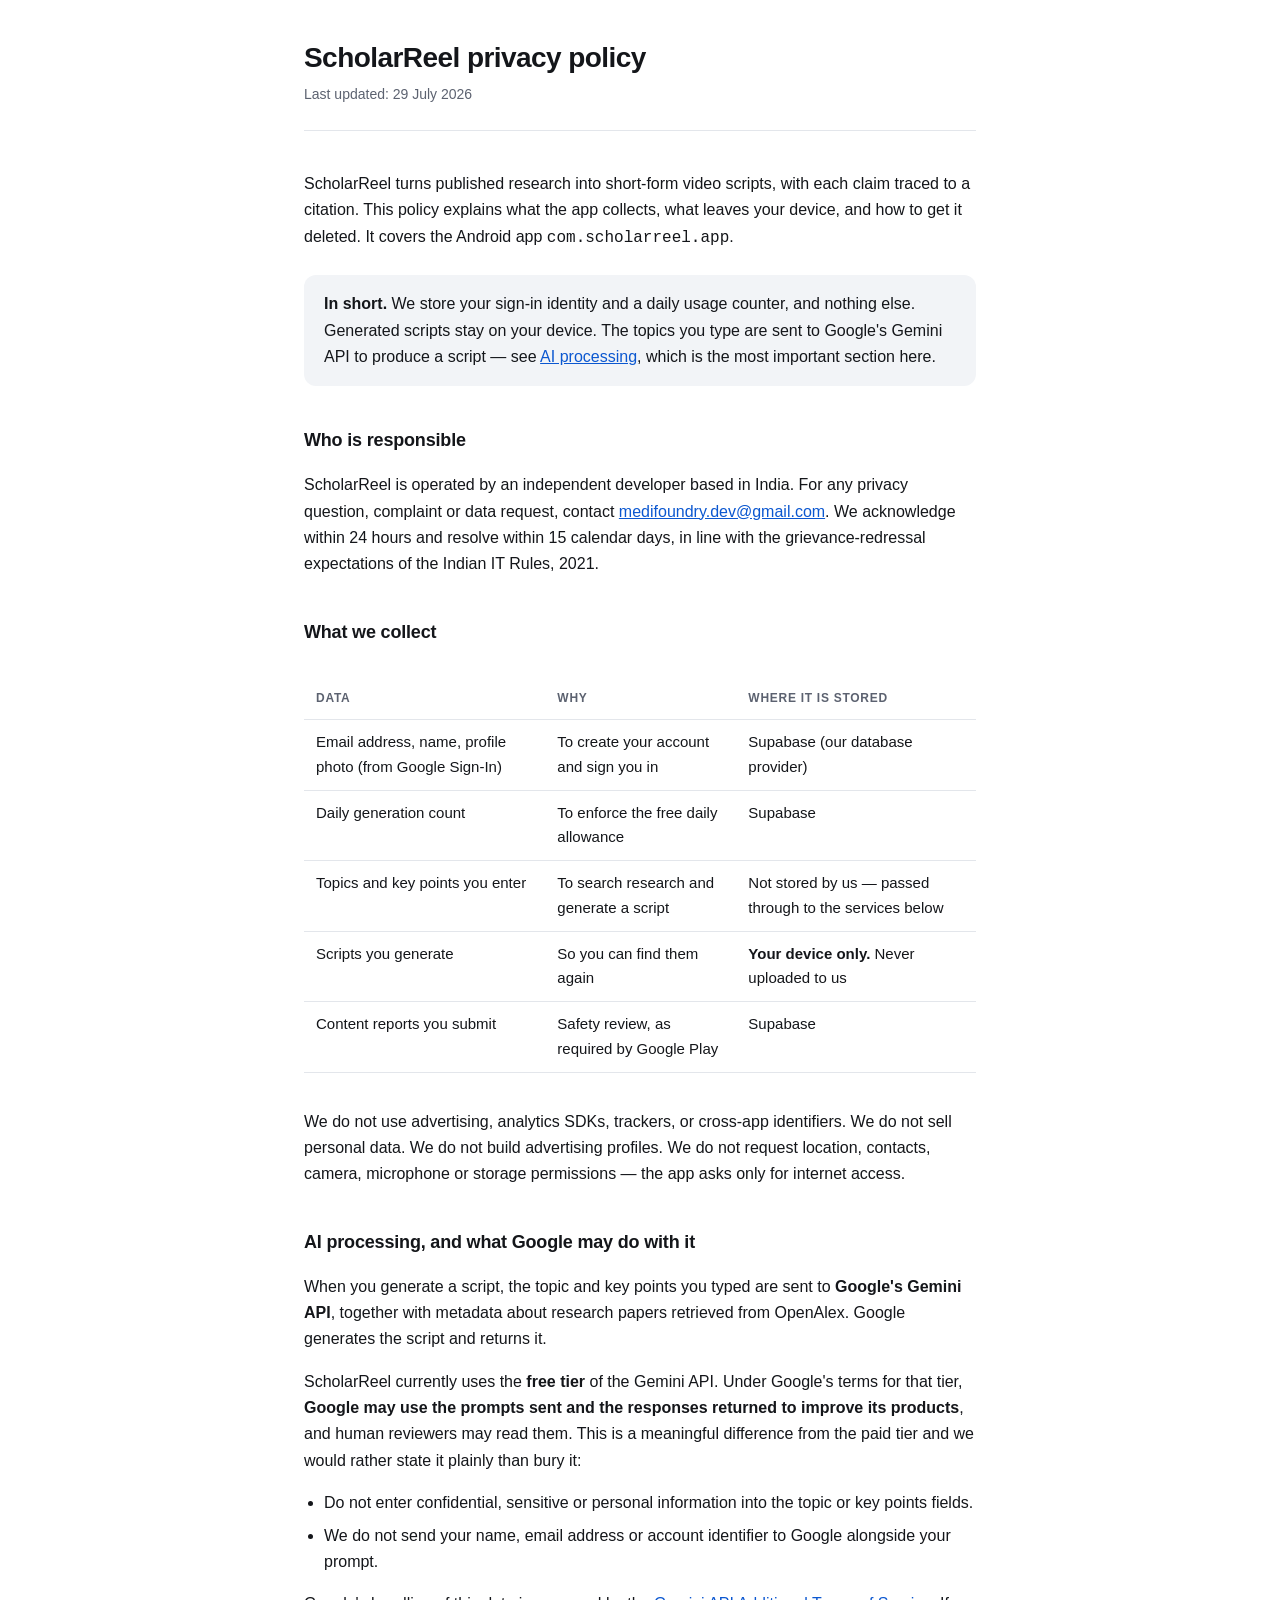
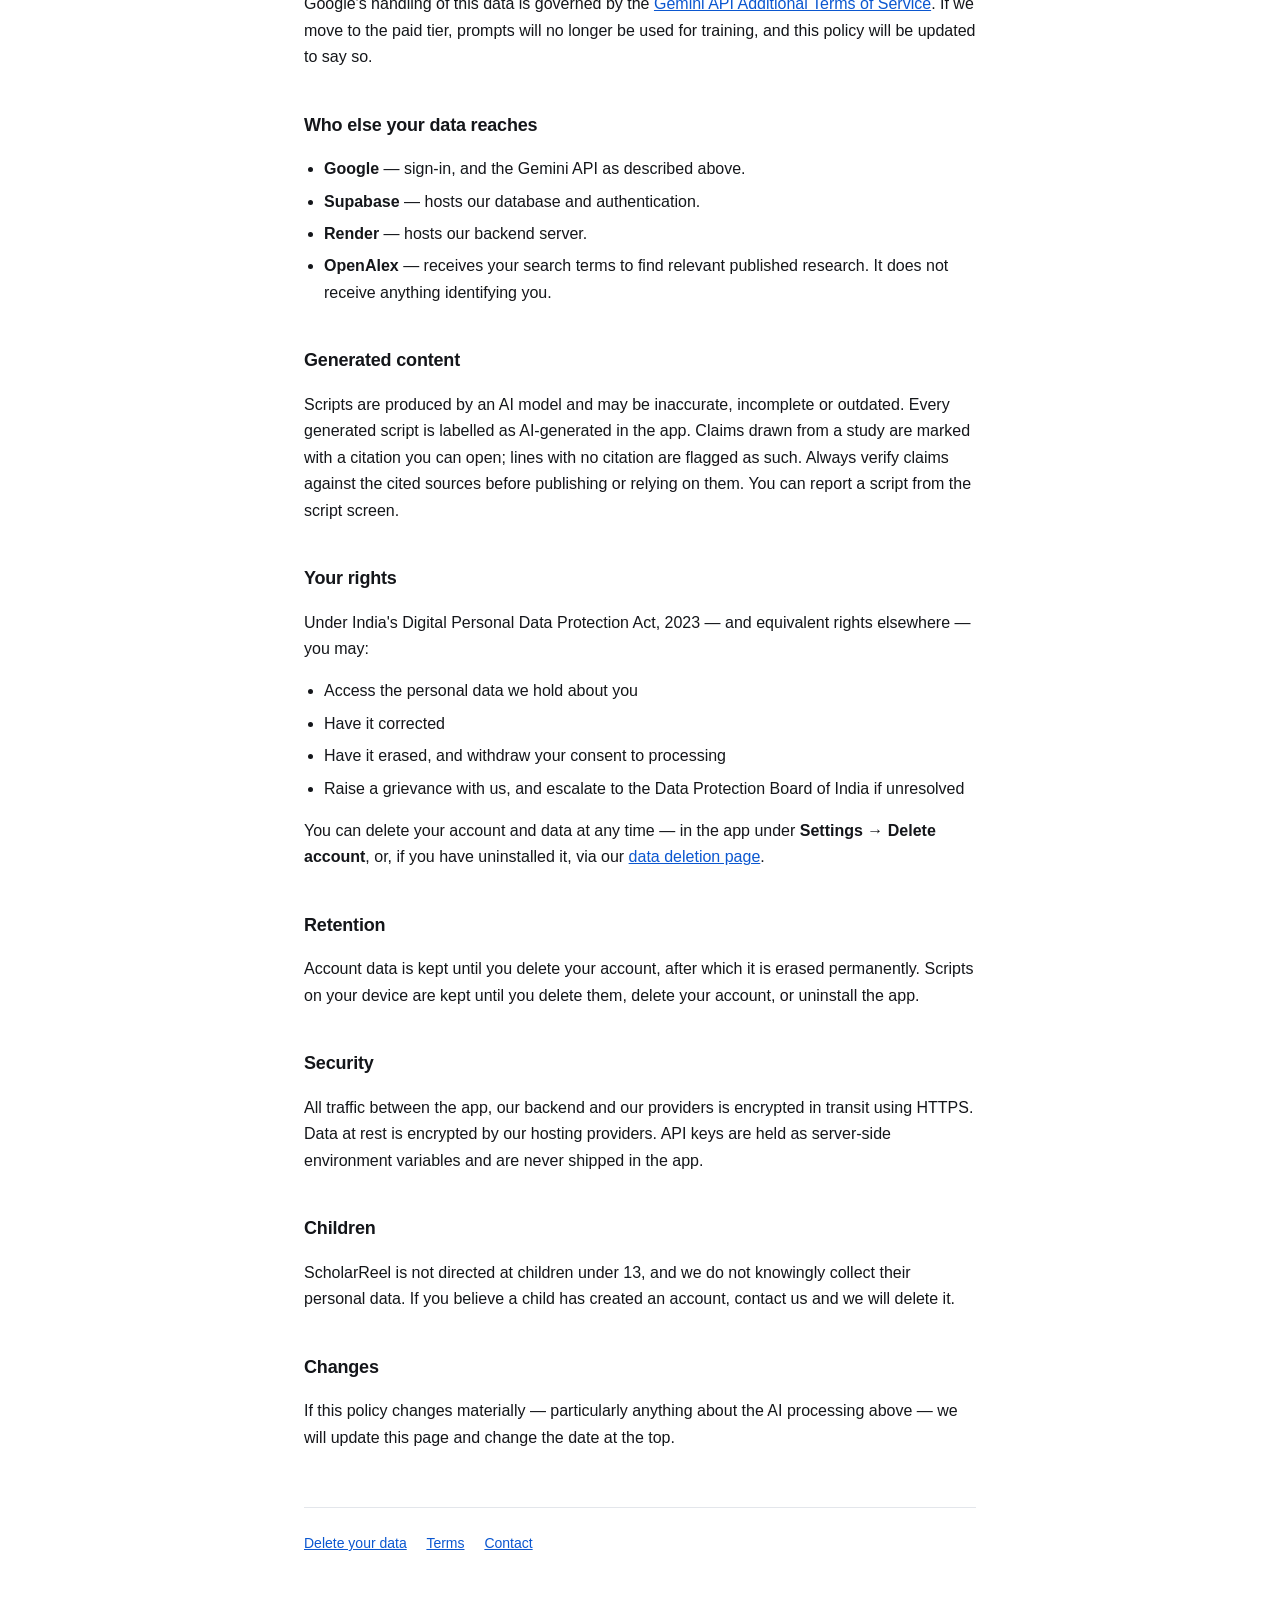
==== privacy.html @ 4120ee5f "ScholarReel public pages" ====
<!doctype html>
<html lang="en">
<head>
<meta charset="utf-8">
<meta name="viewport" content="width=device-width, initial-scale=1">
<title>ScholarReel privacy policy</title>
<link rel="stylesheet" href="style.css">
</head>
<body>
<main>

<header>
  <h1>ScholarReel privacy policy</h1>
  <p class="updated">Last updated: 29 July 2026</p>
</header>

<p>
  ScholarReel turns published research into short-form video scripts, with each
  claim traced to a citation. This policy explains what the app collects, what
  leaves your device, and how to get it deleted. It covers the Android app
  <code>com.scholarreel.app</code>.
</p>

<div class="note">
  <strong>In short.</strong> We store your sign-in identity and a daily usage
  counter, and nothing else. Generated scripts stay on your device. The topics
  you type are sent to Google's Gemini API to produce a script — see
  <a href="#ai">AI processing</a>, which is the most important section here.
</div>

<h2>Who is responsible</h2>
<p>
  ScholarReel is operated by an independent developer based in India. For any
  privacy question, complaint or data request, contact
  <a href="mailto:medifoundry.dev@gmail.com">medifoundry.dev@gmail.com</a>.
  We acknowledge within 24 hours and resolve within 15 calendar days, in line
  with the grievance-redressal expectations of the Indian IT Rules, 2021.
</p>

<h2>What we collect</h2>

<div class="scroll">
<table>
  <thead>
    <tr><th>Data</th><th>Why</th><th>Where it is stored</th></tr>
  </thead>
  <tbody>
    <tr>
      <td>Email address, name, profile photo (from Google Sign-In)</td>
      <td>To create your account and sign you in</td>
      <td>Supabase (our database provider)</td>
    </tr>
    <tr>
      <td>Daily generation count</td>
      <td>To enforce the free daily allowance</td>
      <td>Supabase</td>
    </tr>
    <tr>
      <td>Topics and key points you enter</td>
      <td>To search research and generate a script</td>
      <td>Not stored by us — passed through to the services below</td>
    </tr>
    <tr>
      <td>Scripts you generate</td>
      <td>So you can find them again</td>
      <td><strong>Your device only.</strong> Never uploaded to us</td>
    </tr>
    <tr>
      <td>Content reports you submit</td>
      <td>Safety review, as required by Google Play</td>
      <td>Supabase</td>
    </tr>
  </tbody>
</table>
</div>

<p>
  We do not use advertising, analytics SDKs, trackers, or cross-app identifiers.
  We do not sell personal data. We do not build advertising profiles. We do not
  request location, contacts, camera, microphone or storage permissions — the
  app asks only for internet access.
</p>

<h2 id="ai">AI processing, and what Google may do with it</h2>
<p>
  When you generate a script, the topic and key points you typed are sent to
  <strong>Google's Gemini API</strong>, together with metadata about research
  papers retrieved from OpenAlex. Google generates the script and returns it.
</p>
<p>
  ScholarReel currently uses the <strong>free tier</strong> of the Gemini API.
  Under Google's terms for that tier, <strong>Google may use the prompts sent
  and the responses returned to improve its products</strong>, and human
  reviewers may read them. This is a meaningful difference from the paid tier
  and we would rather state it plainly than bury it:
</p>
<ul>
  <li>Do not enter confidential, sensitive or personal information into the topic or key points fields.</li>
  <li>We do not send your name, email address or account identifier to Google alongside your prompt.</li>
</ul>
<p>
  Google's handling of this data is governed by the
  <a href="https://ai.google.dev/gemini-api/terms">Gemini API Additional Terms of Service</a>.
  If we move to the paid tier, prompts will no longer be used for training, and
  this policy will be updated to say so.
</p>

<h2>Who else your data reaches</h2>
<ul>
  <li><strong>Google</strong> — sign-in, and the Gemini API as described above.</li>
  <li><strong>Supabase</strong> — hosts our database and authentication.</li>
  <li><strong>Render</strong> — hosts our backend server.</li>
  <li><strong>OpenAlex</strong> — receives your search terms to find relevant published research. It does not receive anything identifying you.</li>
</ul>

<h2>Generated content</h2>
<p>
  Scripts are produced by an AI model and may be inaccurate, incomplete or
  outdated. Every generated script is labelled as AI-generated in the app.
  Claims drawn from a study are marked with a citation you can open; lines with
  no citation are flagged as such. Always verify claims against the cited
  sources before publishing or relying on them. You can report a script from the
  script screen.
</p>

<h2>Your rights</h2>
<p>
  Under India's Digital Personal Data Protection Act, 2023 — and equivalent
  rights elsewhere — you may:
</p>
<ul>
  <li>Access the personal data we hold about you</li>
  <li>Have it corrected</li>
  <li>Have it erased, and withdraw your consent to processing</li>
  <li>Raise a grievance with us, and escalate to the Data Protection Board of India if unresolved</li>
</ul>
<p>
  You can delete your account and data at any time — in the app under
  <strong>Settings &rarr; Delete account</strong>, or, if you have uninstalled
  it, via our <a href="delete.html">data deletion page</a>.
</p>

<h2>Retention</h2>
<p>
  Account data is kept until you delete your account, after which it is erased
  permanently. Scripts on your device are kept until you delete them, delete
  your account, or uninstall the app.
</p>

<h2>Security</h2>
<p>
  All traffic between the app, our backend and our providers is encrypted in
  transit using HTTPS. Data at rest is encrypted by our hosting providers. API
  keys are held as server-side environment variables and are never shipped in
  the app.
</p>

<h2>Children</h2>
<p>
  ScholarReel is not directed at children under 13, and we do not knowingly
  collect their personal data. If you believe a child has created an account,
  contact us and we will delete it.
</p>

<h2>Changes</h2>
<p>
  If this policy changes materially — particularly anything about the AI
  processing above — we will update this page and change the date at the top.
</p>

<footer>
  <a href="delete.html">Delete your data</a>
  <a href="terms.html">Terms</a>
  <a href="mailto:medifoundry.dev@gmail.com">Contact</a>
</footer>

</main>
</body>
</html>
---- style.css ----
/* Shared styling for the ScholarReel public pages.
   Deliberately one small stylesheet with no external fonts or CDNs — these
   pages must load for a Play reviewer on any connection. */

:root {
  --ink: #14161a;
  --muted: #5c6270;
  --accent: #0b57d0;
  --hairline: #e3e6eb;
  --canvas: #f2f4f7;
}

* { box-sizing: border-box; }

body {
  margin: 0;
  padding: 0 1.25rem 4rem;
  background: #fff;
  color: var(--ink);
  font: 16px/1.65 -apple-system, BlinkMacSystemFont, "Segoe UI", Roboto, Helvetica, Arial, sans-serif;
}

main { max-width: 42rem; margin: 0 auto; }

header {
  border-bottom: 1px solid var(--hairline);
  margin-bottom: 2.5rem;
  padding: 2.5rem 0 1.5rem;
}

h1 { font-size: 1.75rem; line-height: 1.25; margin: 0 0 .5rem; letter-spacing: -.02em; }
h2 { font-size: 1.125rem; margin: 2.5rem 0 .75rem; letter-spacing: -.01em; }
h3 { font-size: 1rem; margin: 1.75rem 0 .5rem; }

.updated { color: var(--muted); font-size: .875rem; margin: 0; }

a { color: var(--accent); }

.note {
  background: var(--canvas);
  border-radius: .75rem;
  padding: 1rem 1.25rem;
  margin: 1.5rem 0;
}

.cta {
  display: inline-block;
  background: var(--accent);
  color: #fff;
  text-decoration: none;
  font-weight: 600;
  padding: .875rem 1.5rem;
  border-radius: 999px;
  margin: .5rem 0 1rem;
}

table { border-collapse: collapse; width: 100%; margin: 1.25rem 0; font-size: .9375rem; }
th, td { text-align: left; padding: .625rem .75rem; border-bottom: 1px solid var(--hairline); vertical-align: top; }
th { font-size: .75rem; letter-spacing: .06em; text-transform: uppercase; color: var(--muted); }

ul { padding-left: 1.25rem; }
li { margin-bottom: .375rem; }

footer {
  border-top: 1px solid var(--hairline);
  margin-top: 3.5rem;
  padding-top: 1.5rem;
  color: var(--muted);
  font-size: .875rem;
}
footer a { margin-right: 1rem; }

/* Wide tables shouldn't force the page to scroll sideways on a phone. */
.scroll { overflow-x: auto; }

@media (prefers-color-scheme: dark) {
  :root { --ink: #e8eaed; --muted: #9aa0ac; --hairline: #2b2f36; --canvas: #1a1d22; --accent: #8ab4f8; }
  body { background: #101317; }
  .cta { color: #101317; }
}
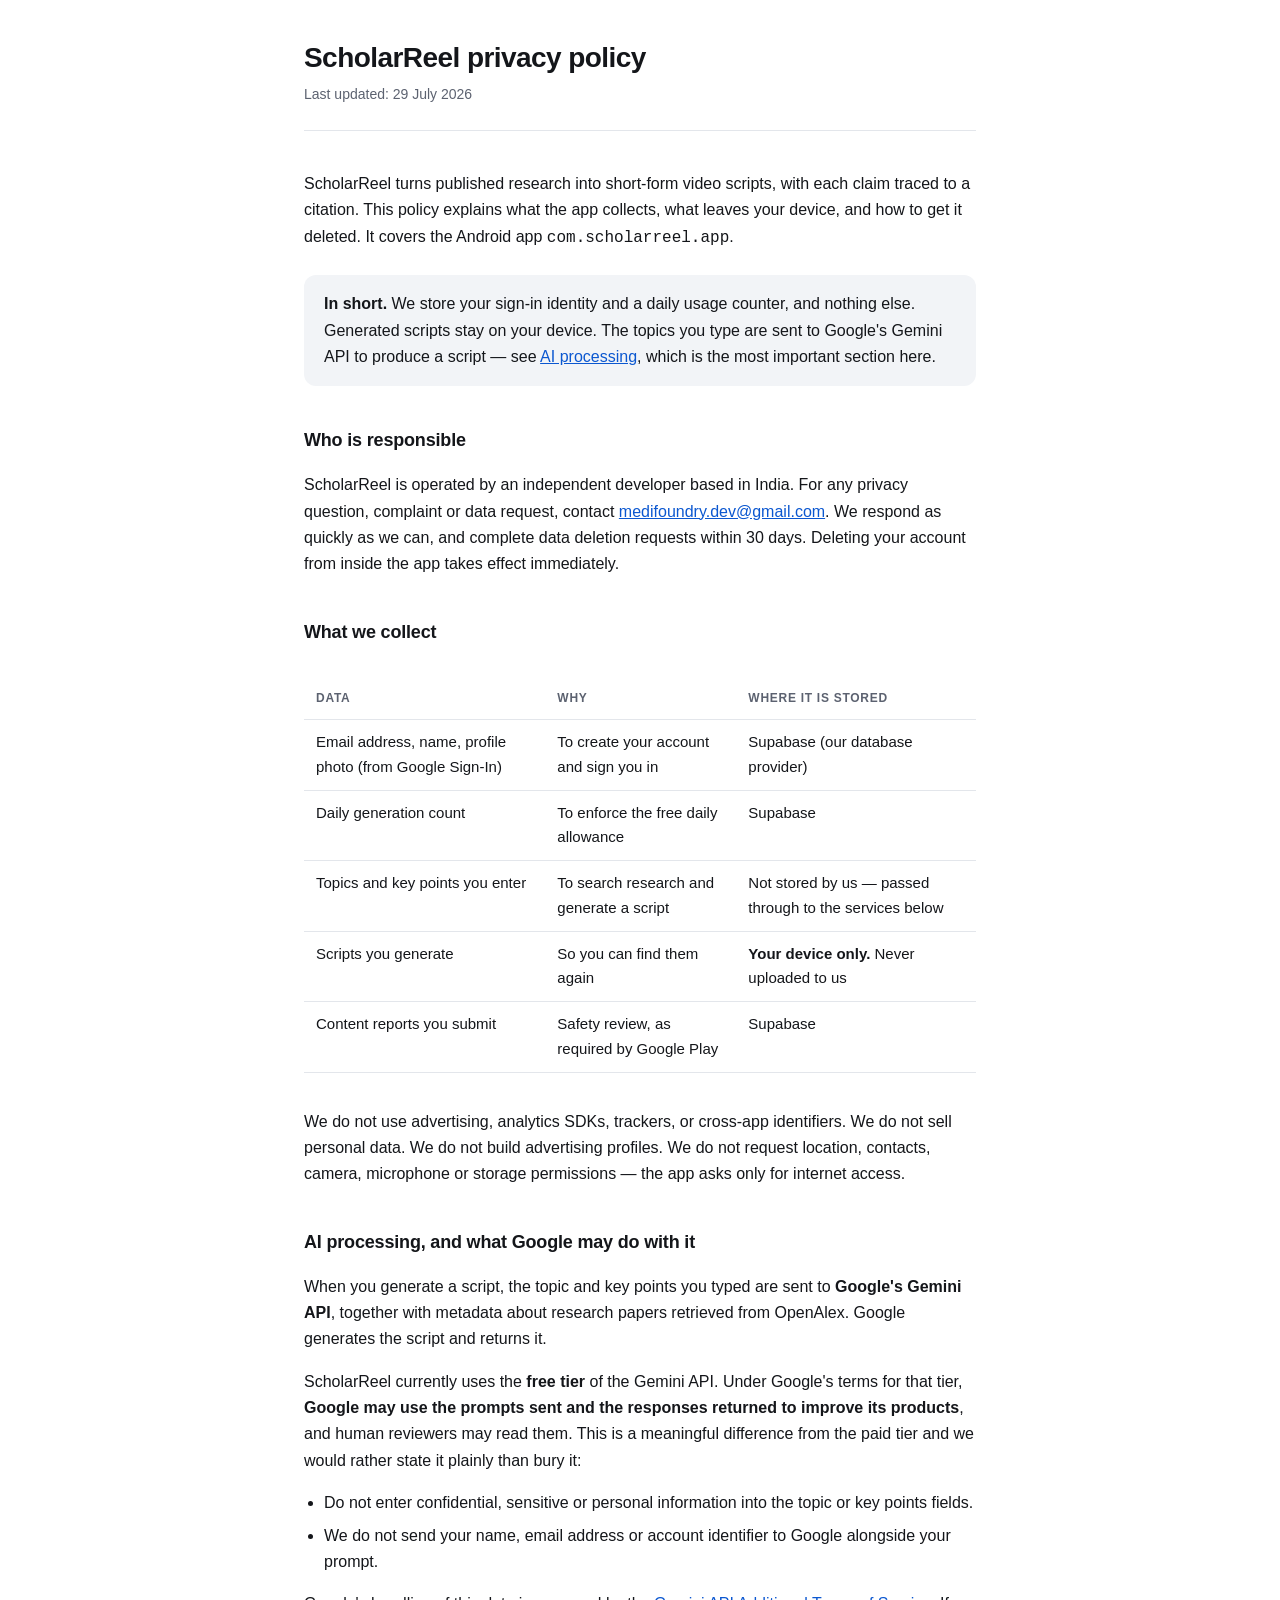
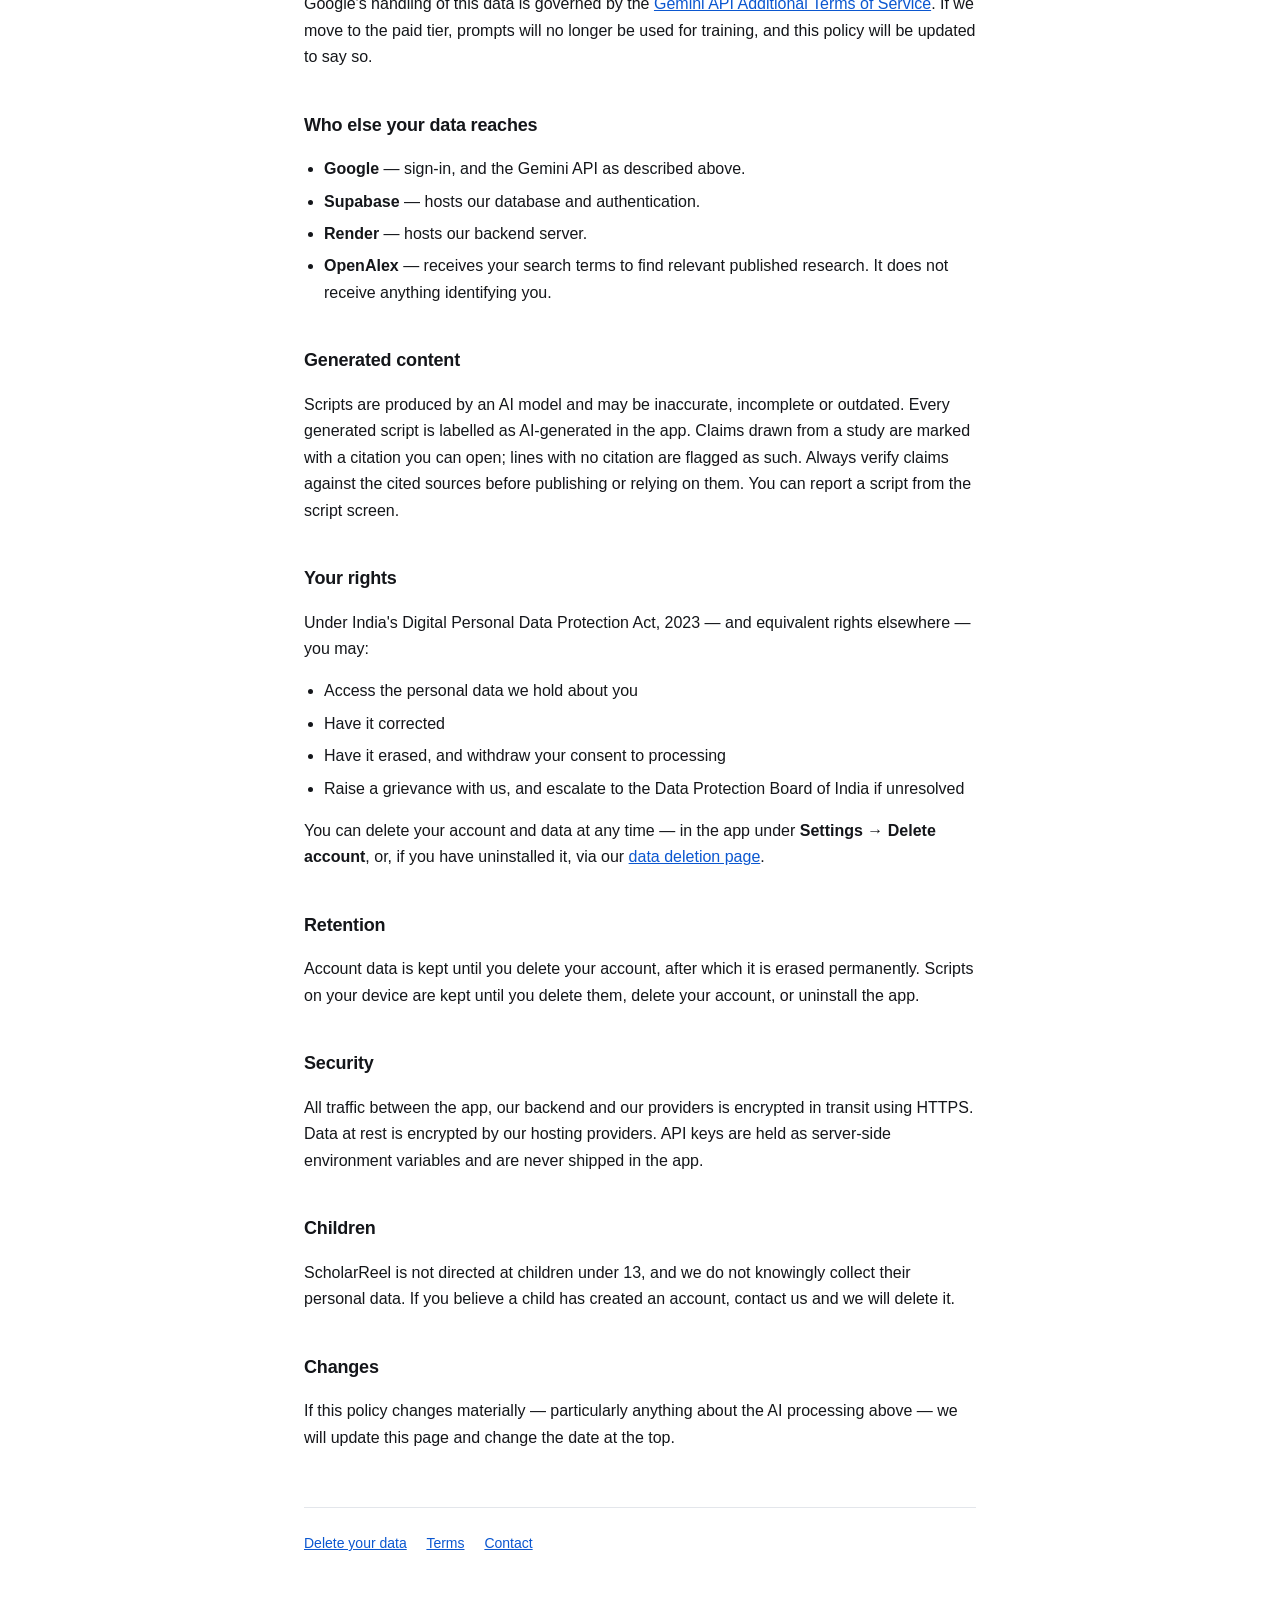
==== commit 495e5681: "Update policy pages: 30-day deletion timeline, email deletion request - Deletion requests now comple" ====
--- a/privacy.html
+++ b/privacy.html
@@ -33,8 +33,8 @@
   ScholarReel is operated by an independent developer based in India. For any
   privacy question, complaint or data request, contact
   <a href="mailto:medifoundry.dev@gmail.com">medifoundry.dev@gmail.com</a>.
-  We acknowledge within 24 hours and resolve within 15 calendar days, in line
-  with the grievance-redressal expectations of the Indian IT Rules, 2021.
+  We respond as quickly as we can, and complete data deletion requests within
+  30 days. Deleting your account from inside the app takes effect immediately.
 </p>
 
 <h2>What we collect</h2>
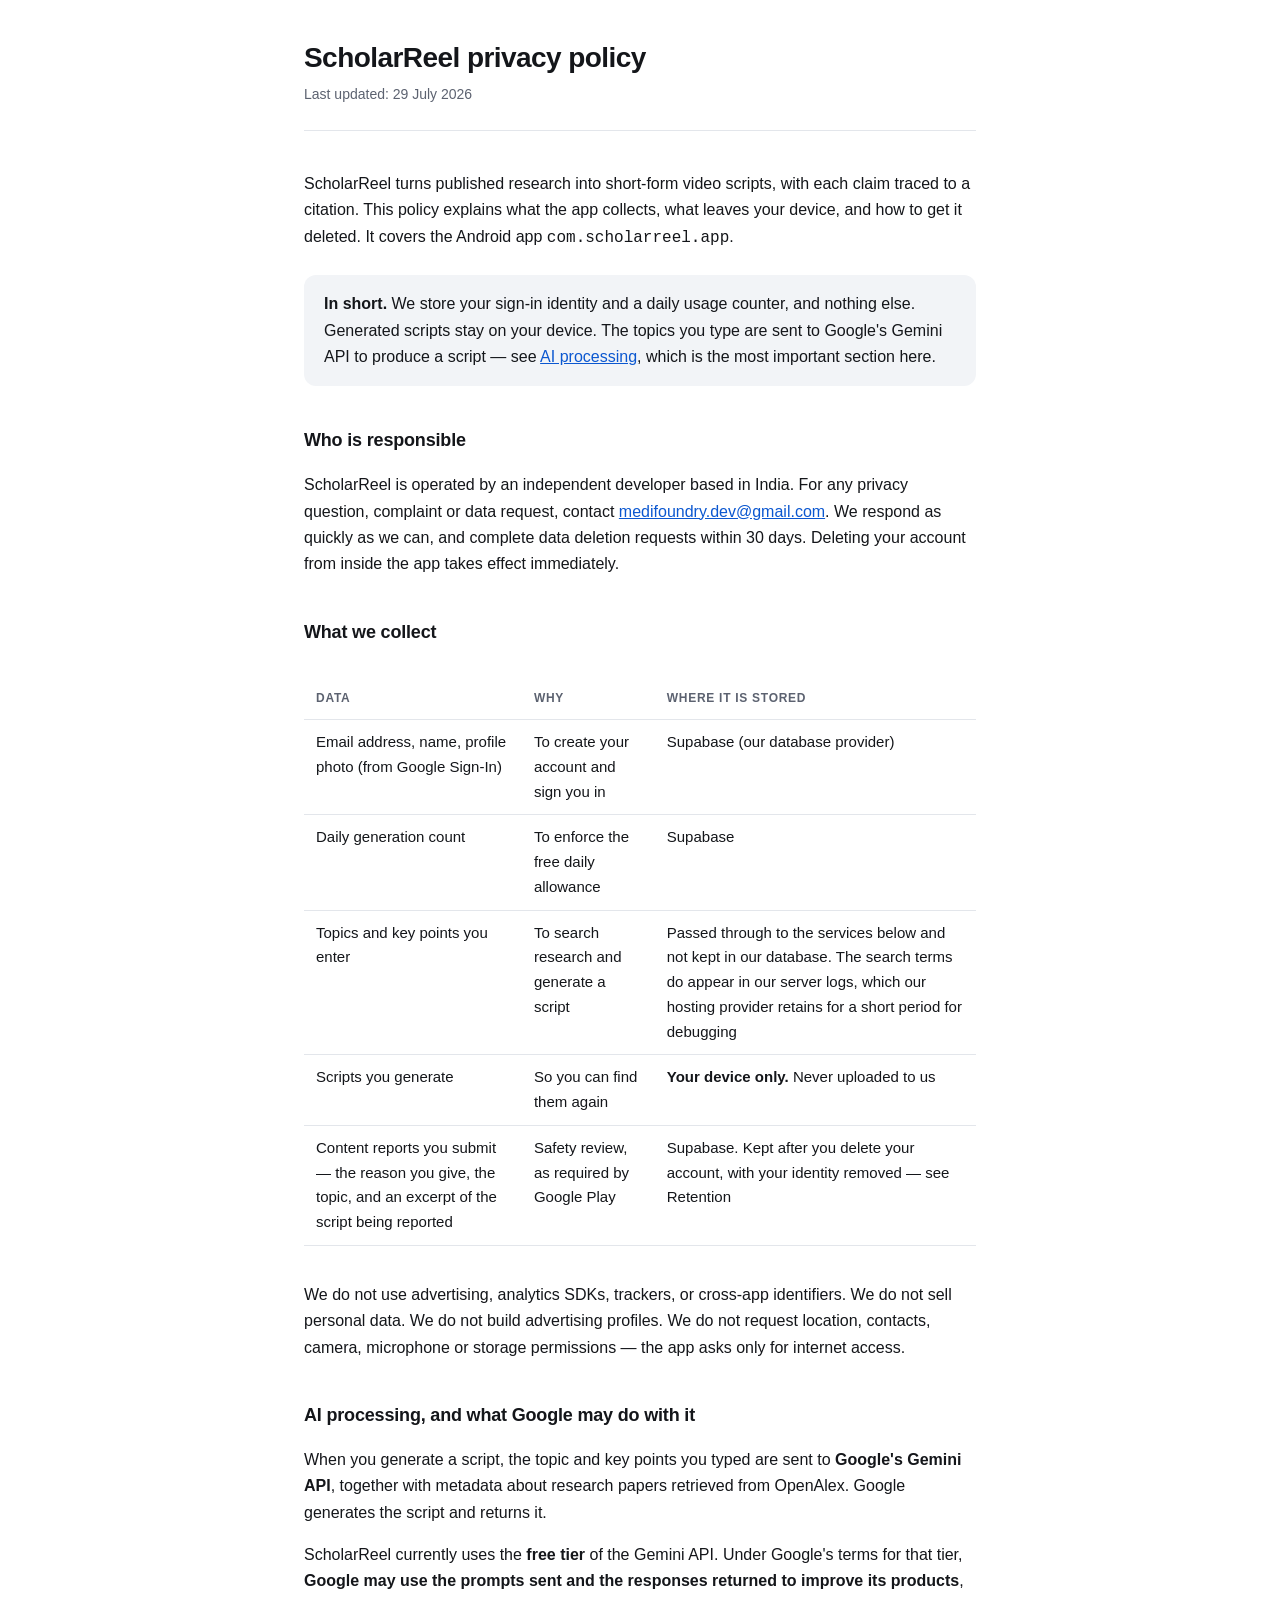
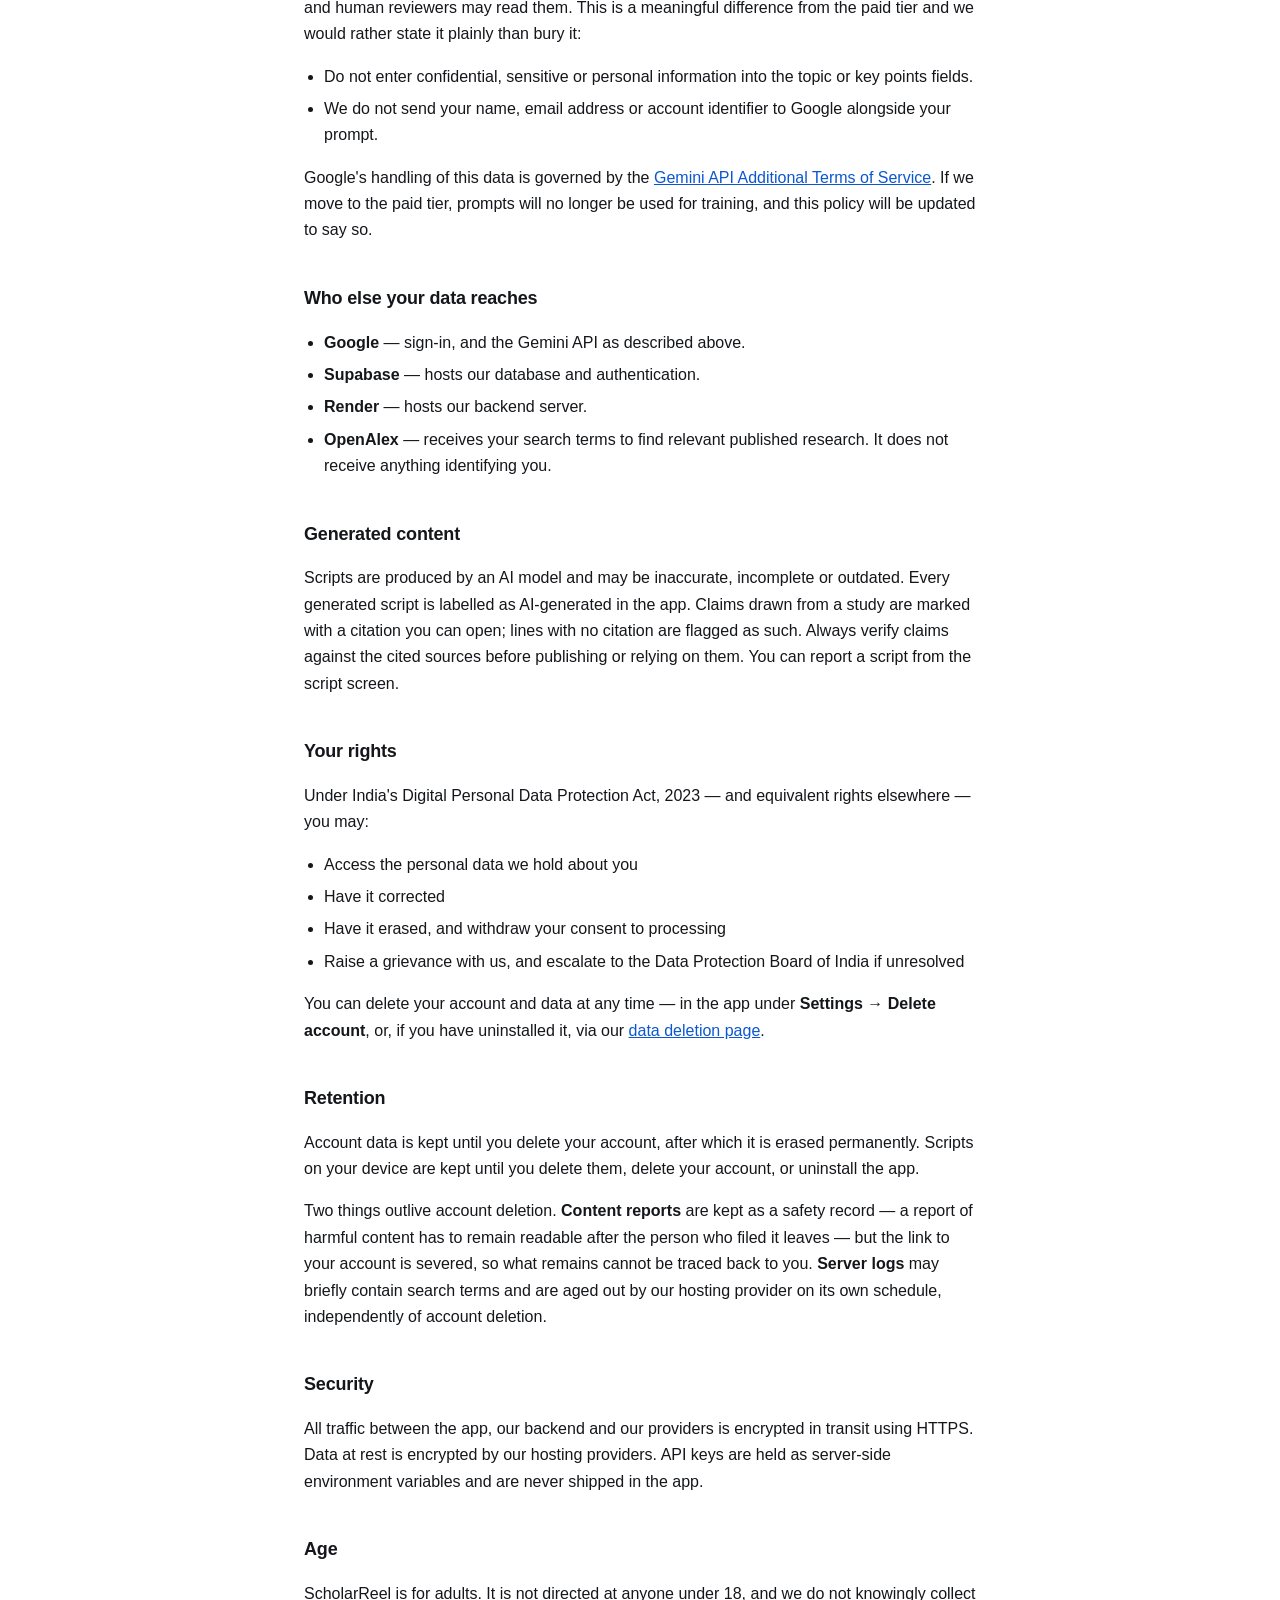
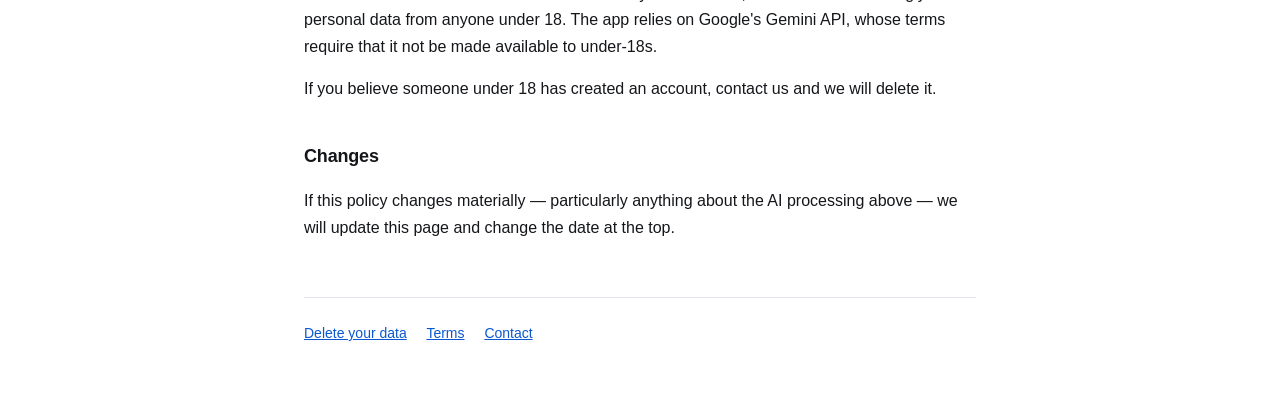
==== commit d555bd20: "Updated policies" ====
--- a/privacy.html
+++ b/privacy.html
@@ -58,7 +58,9 @@
     <tr>
       <td>Topics and key points you enter</td>
       <td>To search research and generate a script</td>
-      <td>Not stored by us — passed through to the services below</td>
+      <td>Passed through to the services below and not kept in our database.
+        The search terms do appear in our server logs, which our hosting
+        provider retains for a short period for debugging</td>
     </tr>
     <tr>
       <td>Scripts you generate</td>
@@ -66,9 +68,11 @@
       <td><strong>Your device only.</strong> Never uploaded to us</td>
     </tr>
     <tr>
-      <td>Content reports you submit</td>
+      <td>Content reports you submit — the reason you give, the topic, and an
+        excerpt of the script being reported</td>
       <td>Safety review, as required by Google Play</td>
-      <td>Supabase</td>
+      <td>Supabase. Kept after you delete your account, with your identity
+        removed — see Retention</td>
     </tr>
   </tbody>
 </table>
@@ -146,6 +150,14 @@
   permanently. Scripts on your device are kept until you delete them, delete
   your account, or uninstall the app.
 </p>
+<p>
+  Two things outlive account deletion. <strong>Content reports</strong> are
+  kept as a safety record — a report of harmful content has to remain readable
+  after the person who filed it leaves — but the link to your account is
+  severed, so what remains cannot be traced back to you. <strong>Server
+  logs</strong> may briefly contain search terms and are aged out by our
+  hosting provider on its own schedule, independently of account deletion.
+</p>
 
 <h2>Security</h2>
 <p>
@@ -155,11 +167,16 @@
   the app.
 </p>
 
-<h2>Children</h2>
+<h2>Age</h2>
 <p>
-  ScholarReel is not directed at children under 13, and we do not knowingly
-  collect their personal data. If you believe a child has created an account,
-  contact us and we will delete it.
+  ScholarReel is for adults. It is not directed at anyone under 18, and we do
+  not knowingly collect personal data from anyone under 18. The app relies on
+  Google's Gemini API, whose terms require that it not be made available to
+  under-18s.
+</p>
+<p>
+  If you believe someone under 18 has created an account, contact us and we
+  will delete it.
 </p>
 
 <h2>Changes</h2>
